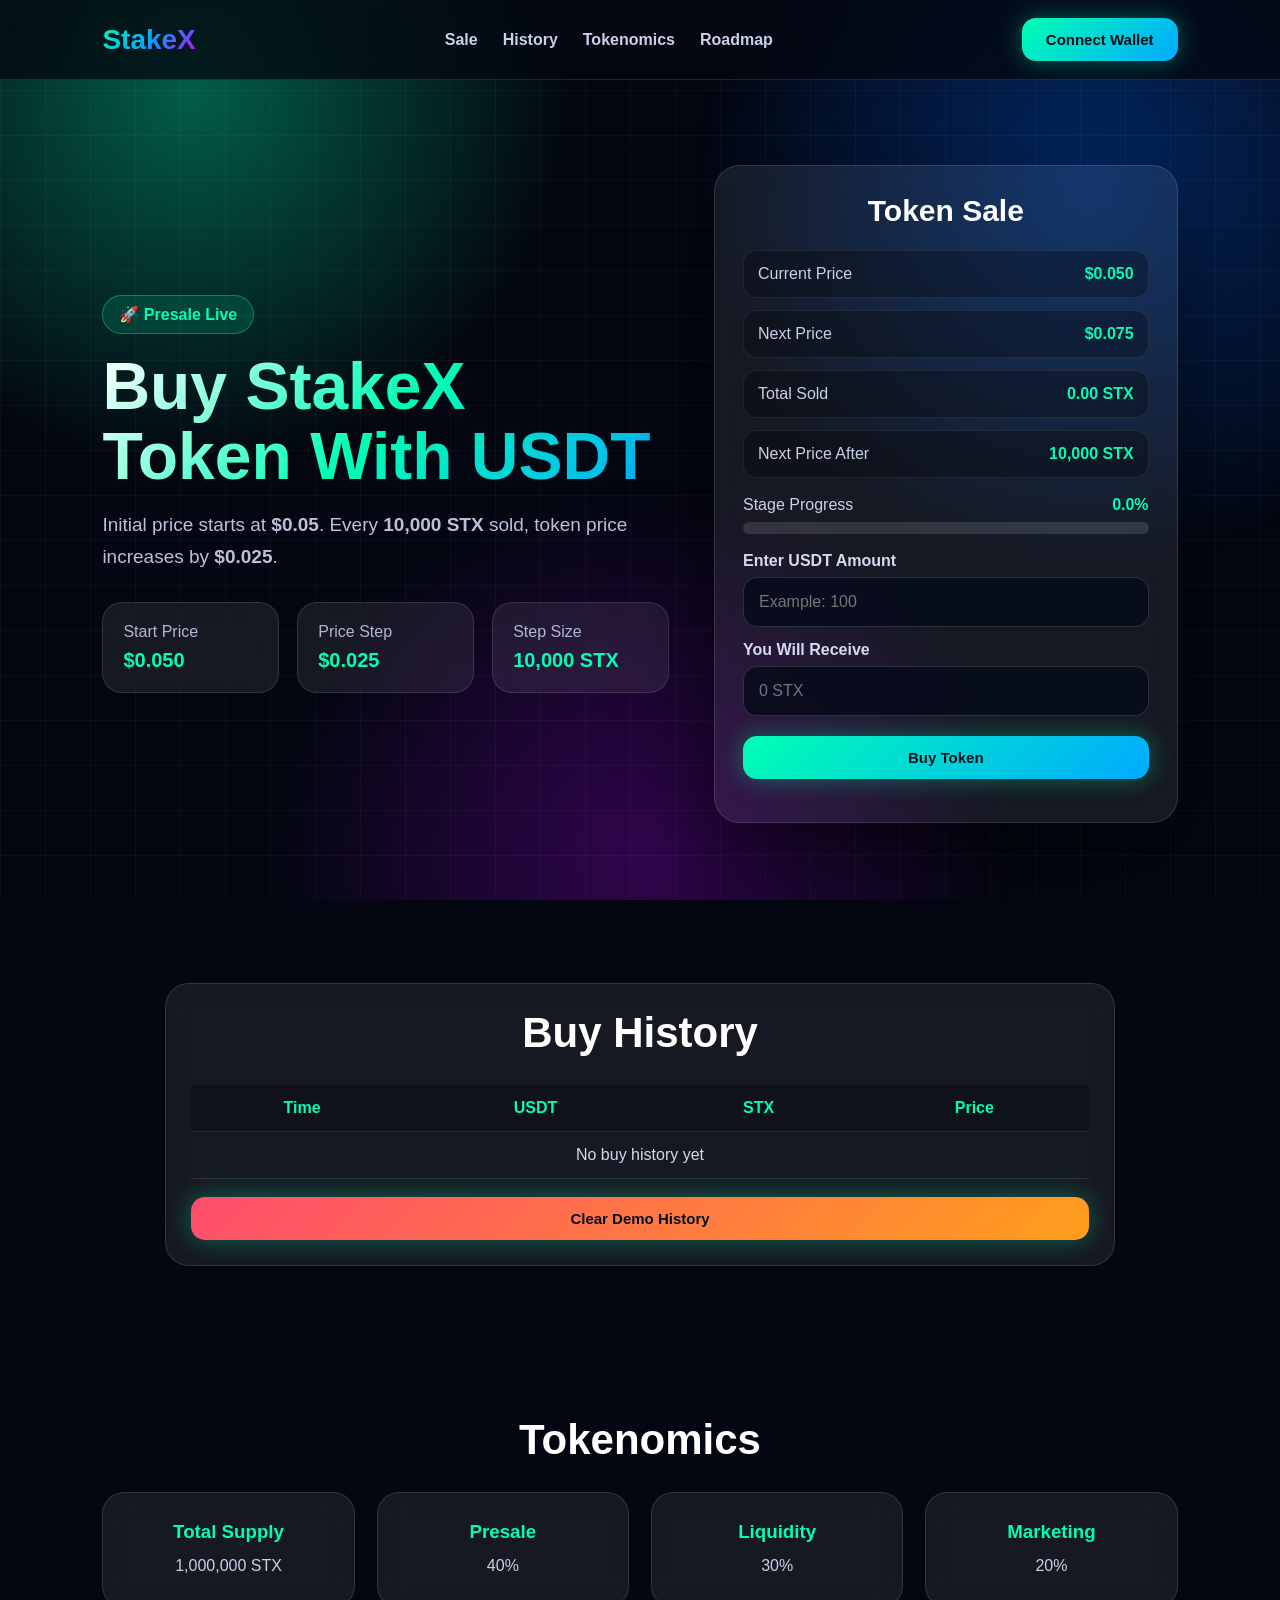
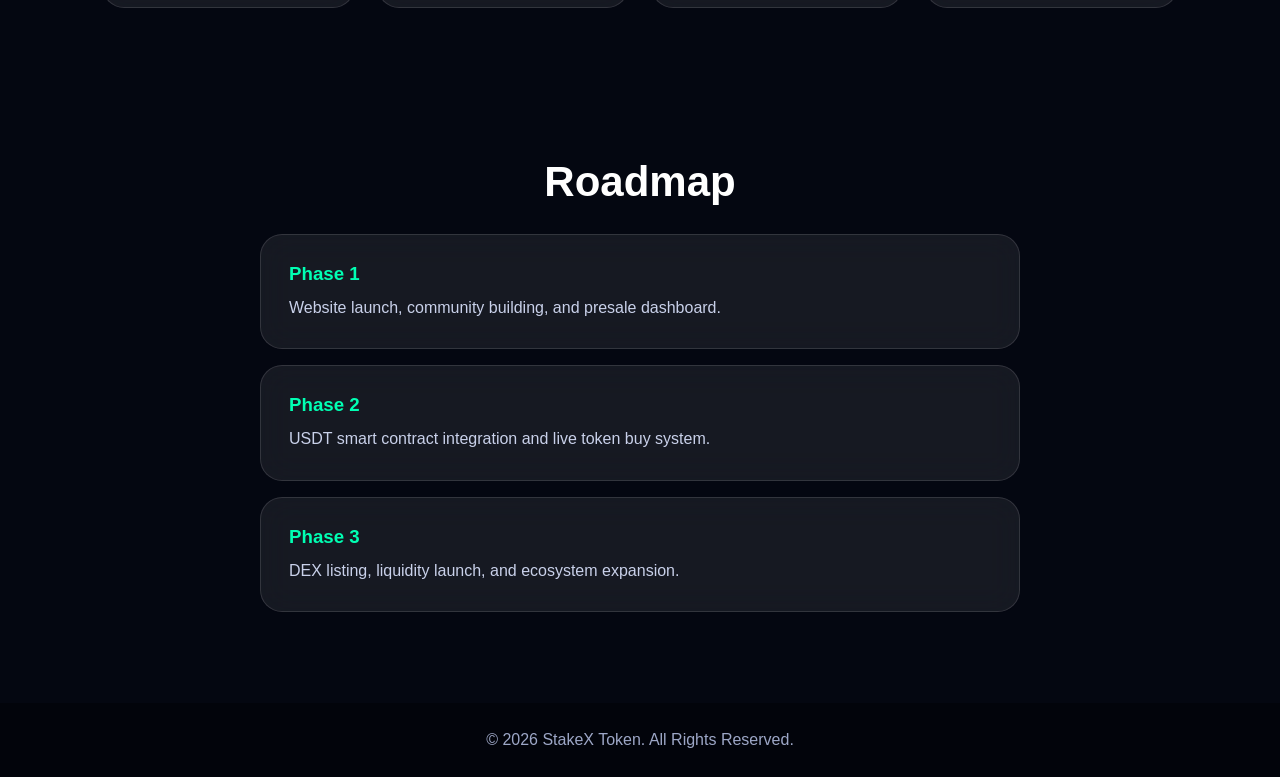
==== index.html @ 36f8c8f9 "Add files via upload" ====
<!DOCTYPE html>
<html lang="en">
<head>
  <meta charset="UTF-8" />
  <meta name="viewport" content="width=device-width, initial-scale=1.0" />
  <title>StakeX Token Sale</title>
  <link rel="stylesheet" href="style.css" />
</head>
<body>

<header class="header">
  <div class="logo">StakeX</div>
  <nav>
    <a href="#sale">Sale</a>
    <a href="#history">History</a>
    <a href="#tokenomics">Tokenomics</a>
    <a href="#roadmap">Roadmap</a>
  </nav>
  <button id="connectBtn">Connect Wallet</button>
</header>

<section class="hero" id="sale">
  <div class="hero-left">
    <div class="badge">🚀 Presale Live</div>
    <h1>Buy StakeX Token With USDT</h1>
    <p>
      Initial price starts at <b>$0.05</b>. Every <b>10,000 STX</b> sold,
      token price increases by <b>$0.025</b>.
    </p>

    <div class="stats">
      <div>
        <span>Start Price</span>
        <b>$0.050</b>
      </div>
      <div>
        <span>Price Step</span>
        <b>$0.025</b>
      </div>
      <div>
        <span>Step Size</span>
        <b>10,000 STX</b>
      </div>
    </div>
  </div>

  <div class="sale-box">
    <h2>Token Sale</h2>

    <div class="info">
      <span>Current Price</span>
      <b id="currentPrice">$0.050</b>
    </div>

    <div class="info">
      <span>Next Price</span>
      <b id="nextPrice">$0.075</b>
    </div>

    <div class="info">
      <span>Total Sold</span>
      <b id="totalSold">0 STX</b>
    </div>

    <div class="info">
      <span>Next Price After</span>
      <b id="nextAfter">10,000 STX</b>
    </div>

    <div class="progress-wrap">
      <div class="progress-top">
        <span>Stage Progress</span>
        <b id="stagePercent">0%</b>
      </div>
      <div class="progress">
        <div id="progressBar"></div>
      </div>
    </div>

    <label>Enter USDT Amount</label>
    <input type="number" id="usdtAmount" placeholder="Example: 100" />

    <label>You Will Receive</label>
    <input type="text" id="tokenAmount" placeholder="0 STX" readonly />

    <button id="buyBtn">Buy Token</button>

    <p id="msg"></p>
  </div>
</section>

<section class="history-section" id="history">
  <div class="history-box">
    <h2>Buy History</h2>

    <table>
      <thead>
        <tr>
          <th>Time</th>
          <th>USDT</th>
          <th>STX</th>
          <th>Price</th>
        </tr>
      </thead>
      <tbody id="historyBody"></tbody>
    </table>

    <button id="clearHistoryBtn">Clear Demo History</button>
  </div>
</section>

<section class="tokenomics" id="tokenomics">
  <h2>Tokenomics</h2>

  <div class="cards">
    <div class="card">
      <h3>Total Supply</h3>
      <p>1,000,000 STX</p>
    </div>

    <div class="card">
      <h3>Presale</h3>
      <p>40%</p>
    </div>

    <div class="card">
      <h3>Liquidity</h3>
      <p>30%</p>
    </div>

    <div class="card">
      <h3>Marketing</h3>
      <p>20%</p>
    </div>
  </div>
</section>

<section class="roadmap" id="roadmap">
  <h2>Roadmap</h2>

  <div class="road-card">
    <h3>Phase 1</h3>
    <p>Website launch, community building, and presale dashboard.</p>
  </div>

  <div class="road-card">
    <h3>Phase 2</h3>
    <p>USDT smart contract integration and live token buy system.</p>
  </div>

  <div class="road-card">
    <h3>Phase 3</h3>
    <p>DEX listing, liquidity launch, and ecosystem expansion.</p>
  </div>
</section>

<footer>
  <p>© 2026 StakeX Token. All Rights Reserved.</p>
</footer>

<script src="app.js"></script>
</body>
</html>
---- style.css ----
* {
  margin: 0;
  padding: 0;
  box-sizing: border-box;
  font-family: "Segoe UI", Arial, sans-serif;
}

html {
  scroll-behavior: smooth;
}

body {
  min-height: 100vh;
  background: #040711;
  color: #ffffff;
  overflow-x: hidden;
}

body::before {
  content: "";
  position: fixed;
  inset: 0;
  background:
    radial-gradient(circle at 15% 10%, rgba(0,255,179,.35), transparent 28%),
    radial-gradient(circle at 85% 20%, rgba(0,102,255,.35), transparent 30%),
    radial-gradient(circle at 50% 95%, rgba(180,0,255,.25), transparent 35%);
  z-index: -2;
}

body::after {
  content: "";
  position: fixed;
  inset: 0;
  background-image:
    linear-gradient(rgba(255,255,255,.035) 1px, transparent 1px),
    linear-gradient(90deg, rgba(255,255,255,.035) 1px, transparent 1px);
  background-size: 45px 45px;
  z-index: -1;
}

.header {
  padding: 18px 8%;
  display: flex;
  justify-content: space-between;
  align-items: center;
  background: rgba(4, 7, 17, .75);
  backdrop-filter: blur(18px);
  border-bottom: 1px solid rgba(255,255,255,.12);
  position: sticky;
  top: 0;
  z-index: 100;
}

.logo {
  font-size: 28px;
  font-weight: 900;
  background: linear-gradient(135deg, #00ffb3, #00aaff, #c400ff);
  -webkit-background-clip: text;
  color: transparent;
}

nav {
  display: flex;
  gap: 25px;
}

nav a {
  color: #c9d1ea;
  text-decoration: none;
  font-weight: 600;
}

nav a:hover {
  color: #00ffb3;
}

button {
  border: 0;
  cursor: pointer;
  border-radius: 14px;
  padding: 13px 24px;
  font-size: 15px;
  font-weight: 800;
  color: #031018;
  background: linear-gradient(135deg, #00ffb3, #00aaff);
  box-shadow: 0 0 25px rgba(0,255,179,.35);
  transition: .25s;
}

button:hover {
  transform: translateY(-2px);
  box-shadow: 0 0 35px rgba(0,255,179,.6);
}

.hero {
  min-height: 92vh;
  padding: 80px 8%;
  display: grid;
  grid-template-columns: 1.1fr .9fr;
  gap: 45px;
  align-items: center;
}

.badge {
  display: inline-block;
  padding: 9px 16px;
  border-radius: 50px;
  background: rgba(0,255,179,.12);
  border: 1px solid rgba(0,255,179,.35);
  color: #00ffb3;
  margin-bottom: 18px;
  font-weight: 800;
}

.hero-left h1 {
  font-size: 66px;
  line-height: 1.05;
  margin-bottom: 18px;
  background: linear-gradient(135deg, #ffffff, #00ffb3, #00aaff);
  -webkit-background-clip: text;
  color: transparent;
}

.hero-left p {
  color: #b9c1d9;
  font-size: 19px;
  line-height: 1.7;
  max-width: 700px;
  margin-bottom: 28px;
}

.stats {
  display: grid;
  grid-template-columns: repeat(3, 1fr);
  gap: 18px;
  max-width: 760px;
}

.stats div,
.sale-box,
.history-box,
.card,
.road-card {
  background: rgba(255,255,255,.075);
  border: 1px solid rgba(255,255,255,.12);
  backdrop-filter: blur(16px);
}

.stats div {
  border-radius: 20px;
  padding: 20px;
}

.stats span {
  display: block;
  color: #aeb8d6;
  margin-bottom: 8px;
}

.stats b {
  color: #00ffb3;
  font-size: 20px;
}

.sale-box {
  width: 100%;
  max-width: 500px;
  margin: auto;
  border-radius: 26px;
  padding: 28px;
  text-align: left;
  box-shadow: 0 30px 90px rgba(0,0,0,.55);
  position: relative;
}

.sale-box h2 {
  text-align: center;
  margin-bottom: 22px;
  font-size: 30px;
}

.info {
  display: flex;
  justify-content: space-between;
  gap: 15px;
  background: rgba(0,0,0,.28);
  padding: 14px;
  border-radius: 14px;
  margin-bottom: 12px;
  border: 1px solid rgba(255,255,255,.08);
}

.info span {
  color: #c9d1ea;
}

.info b {
  color: #00ffb3;
}

.progress-wrap {
  margin: 18px 0;
}

.progress-top {
  display: flex;
  justify-content: space-between;
  margin-bottom: 8px;
  color: #c9d1ea;
}

.progress-top b {
  color: #00ffb3;
}

.progress {
  height: 12px;
  background: rgba(255,255,255,.12);
  border-radius: 20px;
  overflow: hidden;
}

#progressBar {
  height: 100%;
  width: 0%;
  background: linear-gradient(90deg, #00ffb3, #00aaff);
  border-radius: 20px;
  transition: .3s;
}

label {
  display: block;
  margin: 14px 0 7px;
  color: #d5daf0;
  font-weight: 600;
}

input {
  width: 100%;
  padding: 15px;
  border-radius: 14px;
  border: 1px solid rgba(255,255,255,.14);
  background: rgba(8,12,28,.85);
  color: white;
  outline: none;
  font-size: 16px;
}

input:focus {
  border-color: #00ffb3;
  box-shadow: 0 0 18px rgba(0,255,179,.18);
}

#buyBtn {
  width: 100%;
  margin-top: 20px;
}

#msg {
  margin-top: 15px;
  text-align: center;
  color: #00ffb3;
  line-height: 1.7;
}

.history-section,
.tokenomics,
.roadmap {
  padding: 75px 8%;
  text-align: center;
}

.history-box {
  max-width: 950px;
  margin: auto;
  border-radius: 24px;
  padding: 25px;
}

.history-box h2,
.tokenomics h2,
.roadmap h2 {
  font-size: 42px;
  margin-bottom: 28px;
}

table {
  width: 100%;
  border-collapse: collapse;
  overflow: hidden;
}

th, td {
  padding: 14px;
  border-bottom: 1px solid rgba(255,255,255,.1);
  text-align: center;
  color: #d5daf0;
}

th {
  color: #00ffb3;
  background: rgba(0,0,0,.25);
}

#clearHistoryBtn {
  width: 100%;
  margin-top: 18px;
  background: linear-gradient(135deg, #ff4d6d, #ff9f1c);
}

.cards {
  display: grid;
  grid-template-columns: repeat(4, 1fr);
  gap: 22px;
}

.card,
.road-card {
  padding: 28px;
  border-radius: 22px;
  transition: .25s;
}

.card:hover,
.road-card:hover {
  transform: translateY(-6px);
  border-color: rgba(0,255,179,.45);
}

.card h3,
.road-card h3 {
  color: #00ffb3;
  margin-bottom: 10px;
}

.card p,
.road-card p {
  color: #c9d1ea;
  line-height: 1.6;
}

.road-card {
  max-width: 760px;
  margin: 16px auto;
  text-align: left;
}

footer {
  padding: 28px;
  text-align: center;
  background: rgba(0,0,0,.35);
  color: #9da7c7;
}

@media (max-width: 900px) {
  .hero {
    grid-template-columns: 1fr;
    text-align: center;
  }

  .hero-left p {
    margin-left: auto;
    margin-right: auto;
  }

  .stats {
    grid-template-columns: 1fr;
  }

  nav {
    display: none;
  }
}

@media (max-width: 600px) {
  .header {
    padding: 15px;
  }

  .logo {
    font-size: 22px;
  }

  .header button {
    padding: 11px 14px;
    font-size: 13px;
  }

  .hero {
    padding: 55px 5%;
  }

  .hero-left h1 {
    font-size: 40px;
  }

  .sale-box,
  .history-box {
    padding: 22px;
  }

  .cards {
    grid-template-columns: 1fr;
  }

  .history-box h2,
  .tokenomics h2,
  .roadmap h2 {
    font-size: 34px;
  }

  table {
    font-size: 12px;
  }

  th, td {
    padding: 10px 6px;
  }
}
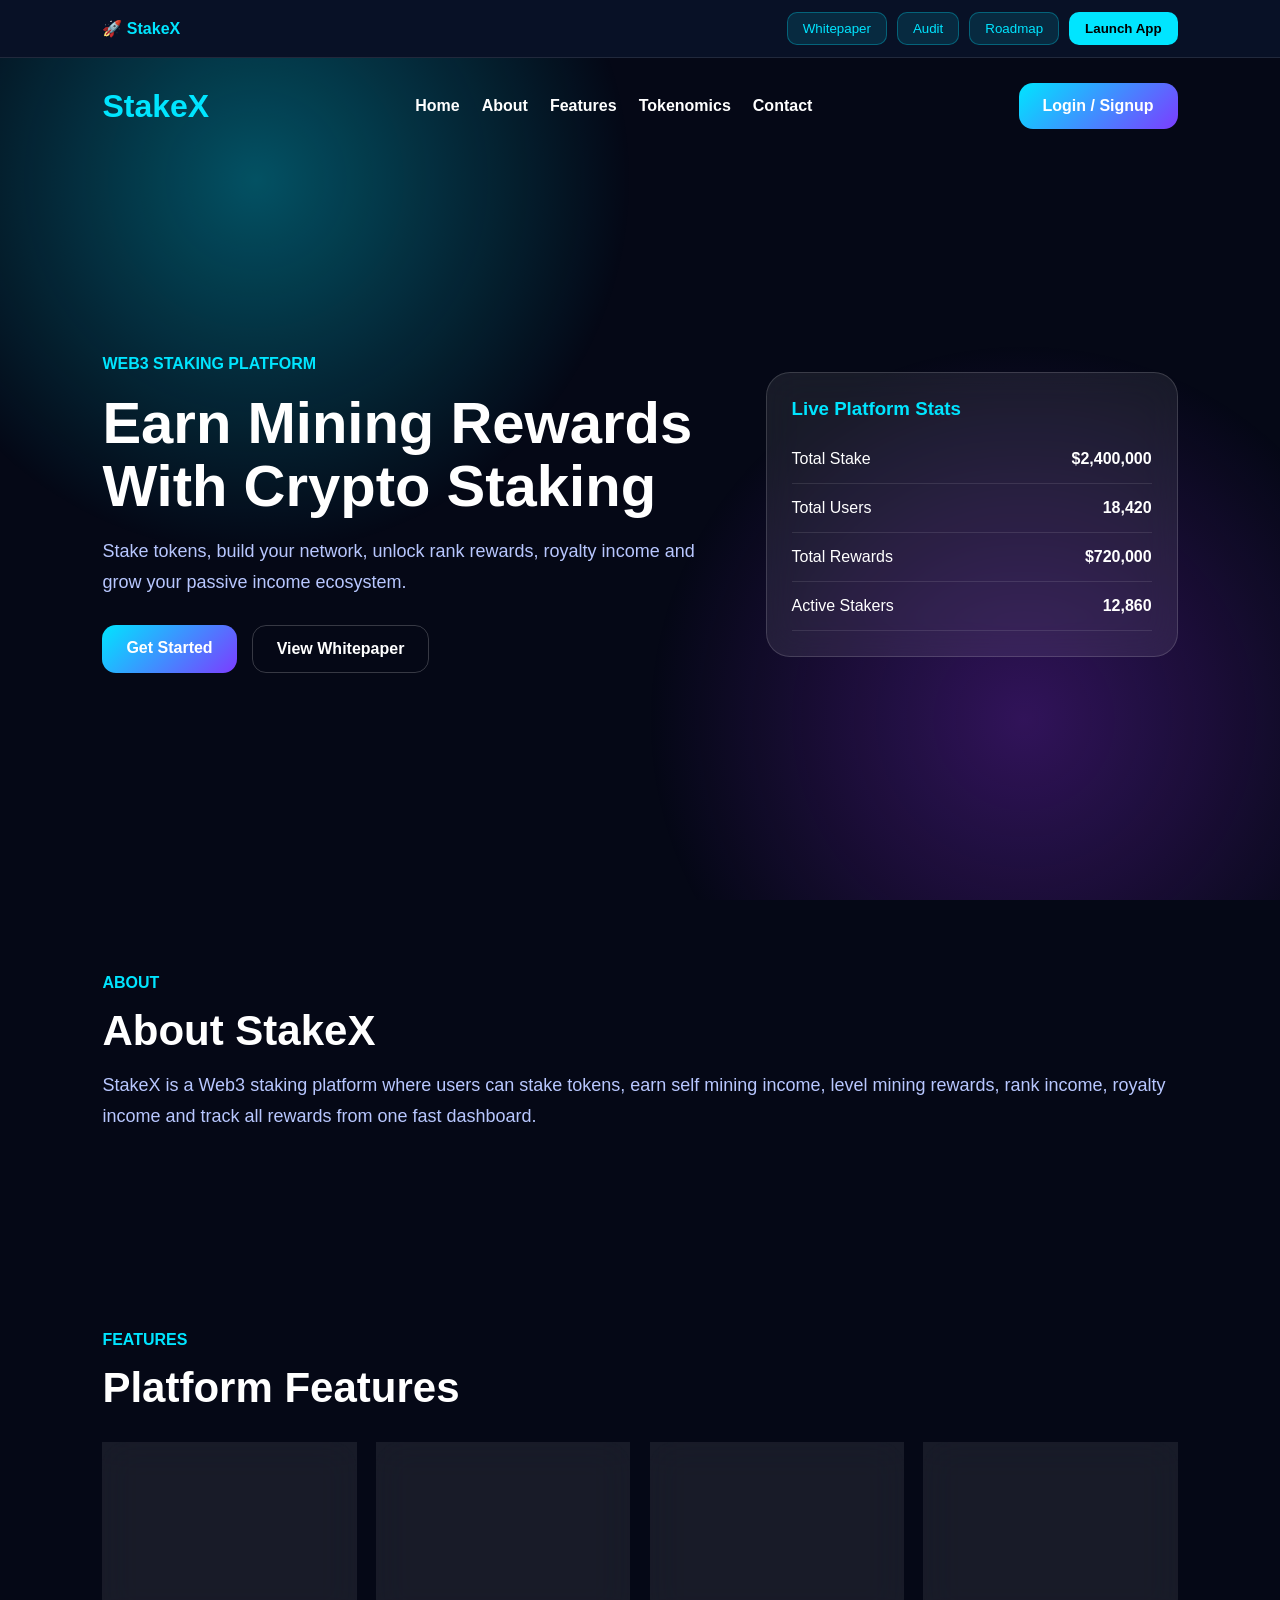
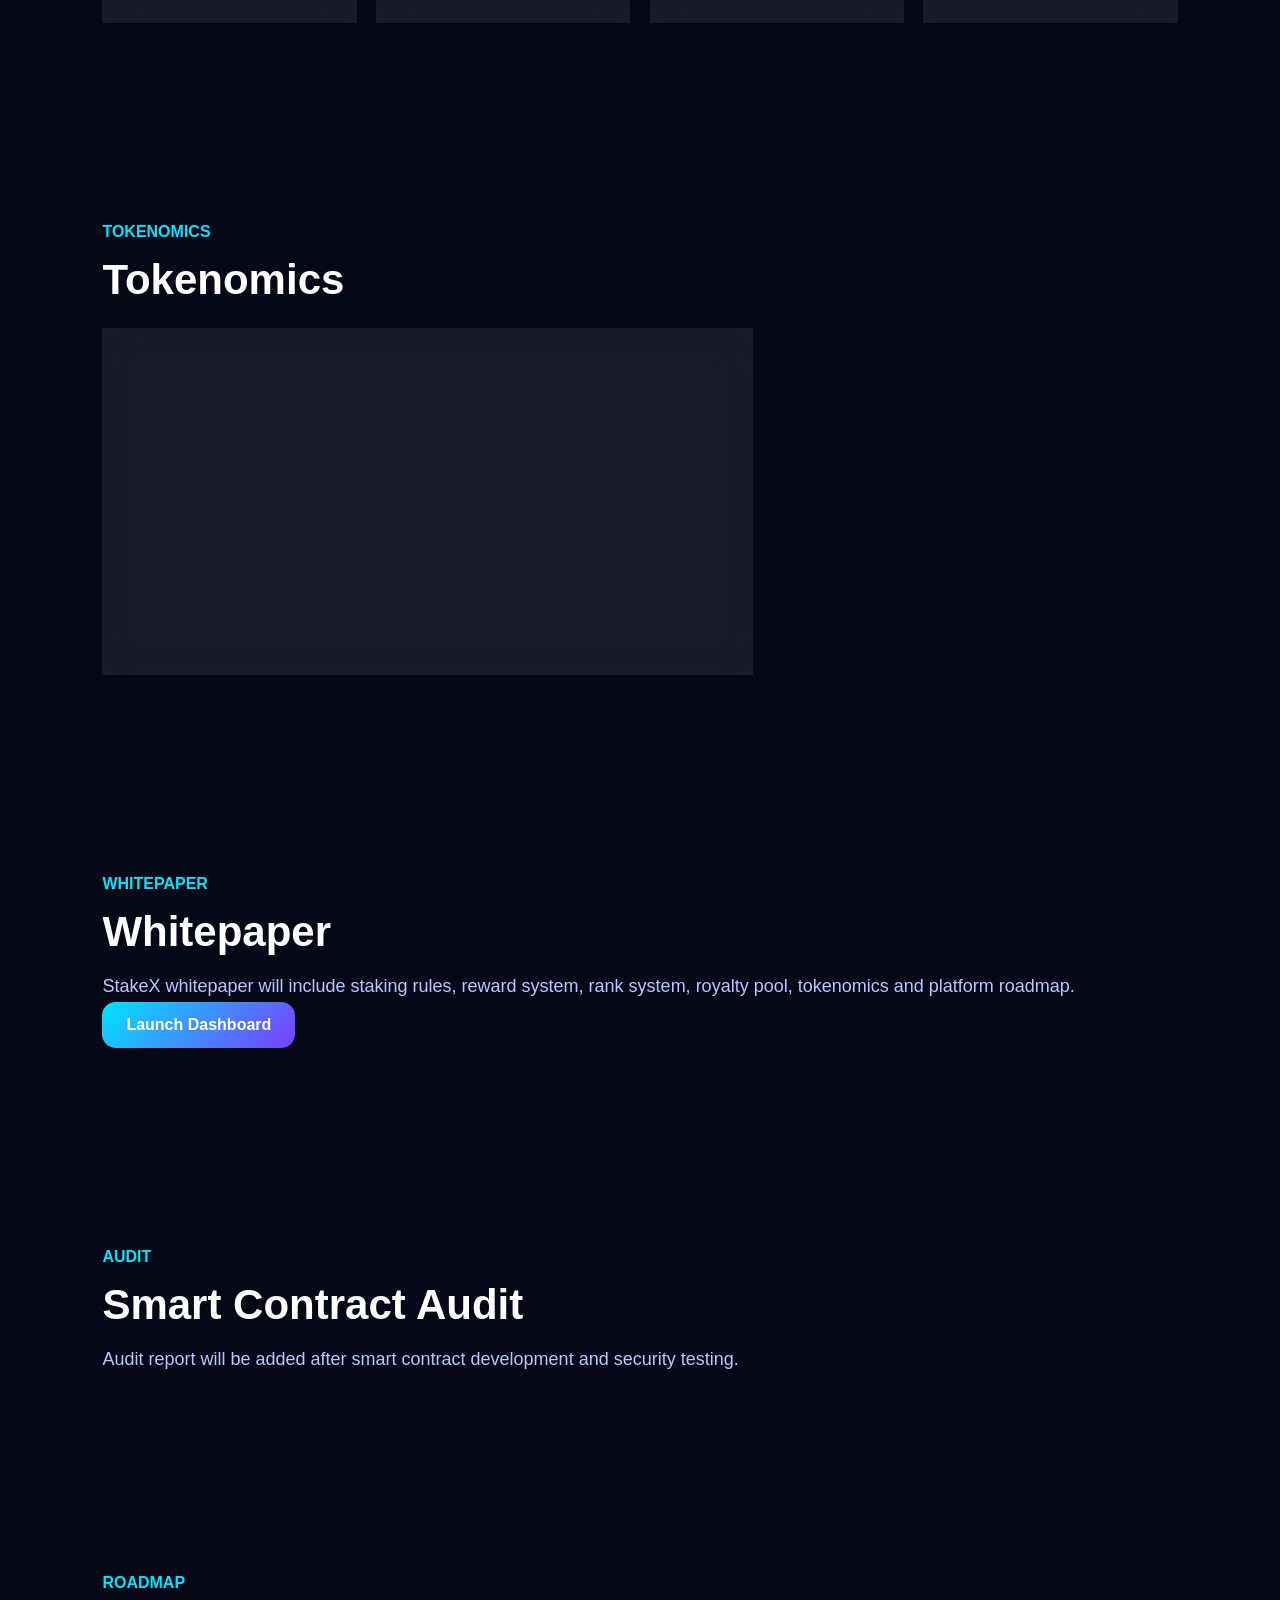
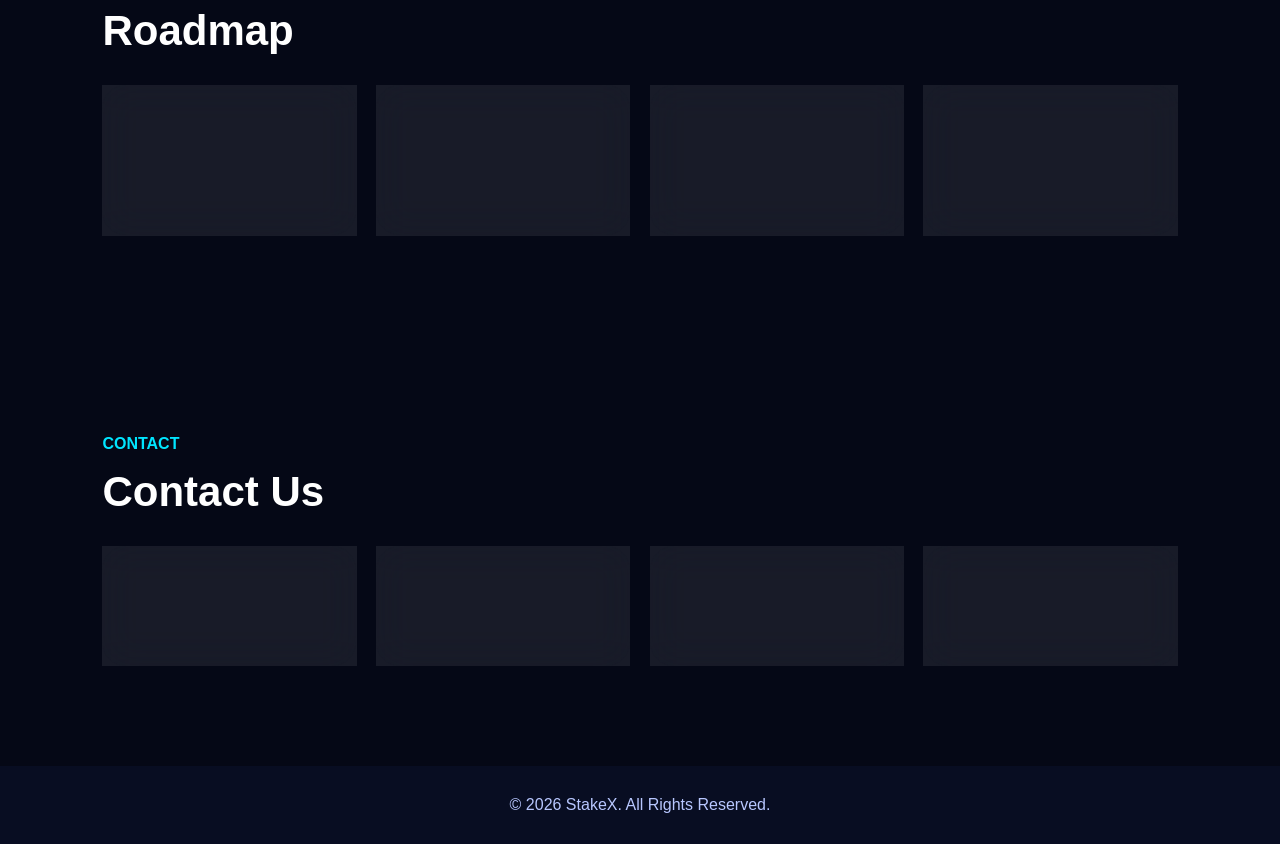
==== commit 74079f3c: "Add files via upload" ====
--- a/index.html
+++ b/index.html
@@ -1,163 +1,164 @@
 <!DOCTYPE html>
 <html lang="en">
 <head>
-  <meta charset="UTF-8" />
-  <meta name="viewport" content="width=device-width, initial-scale=1.0" />
-  <title>StakeX Token Sale</title>
-  <link rel="stylesheet" href="style.css" />
+<meta charset="UTF-8">
+<meta name="viewport" content="width=device-width, initial-scale=1.0">
+<title>StakeX - Crypto Staking</title>
+<link rel="stylesheet" href="style.css">
 </head>
+
 <body>
 
-<header class="header">
+<div class="top-bar">
+  <div class="top-text">🚀 StakeX</div>
+  <div class="top-buttons">
+    <a href="#whitepaper"><button class="top-btn">Whitepaper</button></a>
+    <a href="#audit"><button class="top-btn">Audit</button></a>
+    <a href="#roadmap"><button class="top-btn">Roadmap</button></a>
+    <a href="login.html"><button class="top-btn launch-btn">Launch App</button></a>
+  </div>
+</div>
+
+<header class="nav">
   <div class="logo">StakeX</div>
+
   <nav>
-    <a href="#sale">Sale</a>
-    <a href="#history">History</a>
+    <a href="#home">Home</a>
+    <a href="#about">About</a>
+    <a href="#features">Features</a>
     <a href="#tokenomics">Tokenomics</a>
-    <a href="#roadmap">Roadmap</a>
+    <a href="#contact">Contact</a>
   </nav>
-  <button id="connectBtn">Connect Wallet</button>
+
+  <a href="login.html" class="btn">Login / Signup</a>
 </header>
 
-<section class="hero" id="sale">
+<section class="hero" id="home">
   <div class="hero-left">
-    <div class="badge">🚀 Presale Live</div>
-    <h1>Buy StakeX Token With USDT</h1>
+    <span class="tag">WEB3 STAKING PLATFORM</span>
+
+    <h1>Earn Mining Rewards With Crypto Staking</h1>
+
     <p>
-      Initial price starts at <b>$0.05</b>. Every <b>10,000 STX</b> sold,
-      token price increases by <b>$0.025</b>.
+      Stake tokens, build your network, unlock rank rewards,
+      royalty income and grow your passive income ecosystem.
     </p>
 
-    <div class="stats">
-      <div>
-        <span>Start Price</span>
-        <b>$0.050</b>
-      </div>
-      <div>
-        <span>Price Step</span>
-        <b>$0.025</b>
-      </div>
-      <div>
-        <span>Step Size</span>
-        <b>10,000 STX</b>
-      </div>
+    <div class="hero-buttons">
+      <a href="login.html" class="btn">Get Started</a>
+      <a href="#whitepaper" class="btn-secondary">View Whitepaper</a>
     </div>
   </div>
 
-  <div class="sale-box">
-    <h2>Token Sale</h2>
+  <div class="hero-right">
+    <div class="stats-card">
+      <h3>Live Platform Stats</h3>
 
-    <div class="info">
-      <span>Current Price</span>
-      <b id="currentPrice">$0.050</b>
-    </div>
-
-    <div class="info">
-      <span>Next Price</span>
-      <b id="nextPrice">$0.075</b>
-    </div>
-
-    <div class="info">
-      <span>Total Sold</span>
-      <b id="totalSold">0 STX</b>
-    </div>
-
-    <div class="info">
-      <span>Next Price After</span>
-      <b id="nextAfter">10,000 STX</b>
-    </div>
-
-    <div class="progress-wrap">
-      <div class="progress-top">
-        <span>Stage Progress</span>
-        <b id="stagePercent">0%</b>
-      </div>
-      <div class="progress">
-        <div id="progressBar"></div>
-      </div>
-    </div>
-
-    <label>Enter USDT Amount</label>
-    <input type="number" id="usdtAmount" placeholder="Example: 100" />
-
-    <label>You Will Receive</label>
-    <input type="text" id="tokenAmount" placeholder="0 STX" readonly />
-
-    <button id="buyBtn">Buy Token</button>
-
-    <p id="msg"></p>
-  </div>
-</section>
-
-<section class="history-section" id="history">
-  <div class="history-box">
-    <h2>Buy History</h2>
-
-    <table>
-      <thead>
-        <tr>
-          <th>Time</th>
-          <th>USDT</th>
-          <th>STX</th>
-          <th>Price</th>
-        </tr>
-      </thead>
-      <tbody id="historyBody"></tbody>
-    </table>
-
-    <button id="clearHistoryBtn">Clear Demo History</button>
-  </div>
-</section>
-
-<section class="tokenomics" id="tokenomics">
-  <h2>Tokenomics</h2>
-
-  <div class="cards">
-    <div class="card">
-      <h3>Total Supply</h3>
-      <p>1,000,000 STX</p>
-    </div>
-
-    <div class="card">
-      <h3>Presale</h3>
-      <p>40%</p>
-    </div>
-
-    <div class="card">
-      <h3>Liquidity</h3>
-      <p>30%</p>
-    </div>
-
-    <div class="card">
-      <h3>Marketing</h3>
-      <p>20%</p>
+      <div class="stat"><span>Total Stake</span><b>$2,400,000</b></div>
+      <div class="stat"><span>Total Users</span><b>18,420</b></div>
+      <div class="stat"><span>Total Rewards</span><b>$720,000</b></div>
+      <div class="stat"><span>Active Stakers</span><b>12,860</b></div>
     </div>
   </div>
 </section>
 
-<section class="roadmap" id="roadmap">
-  <h2>Roadmap</h2>
+<section class="section" id="about">
+  <span class="tag">ABOUT</span>
+  <h2>About StakeX</h2>
+  <p>
+    StakeX is a Web3 staking platform where users can stake tokens,
+    earn self mining income, level mining rewards, rank income,
+    royalty income and track all rewards from one fast dashboard.
+  </p>
+</section>
 
-  <div class="road-card">
-    <h3>Phase 1</h3>
-    <p>Website launch, community building, and presale dashboard.</p>
-  </div>
+<section class="section" id="features">
+  <span class="tag">FEATURES</span>
+  <h2>Platform Features</h2>
 
-  <div class="road-card">
-    <h3>Phase 2</h3>
-    <p>USDT smart contract integration and live token buy system.</p>
-  </div>
+  <div class="feature-grid">
+    <div class="feature-card">
+      <h3>Self Mining</h3>
+      <p>Earn daily staking rewards from your own package.</p>
+    </div>
 
-  <div class="road-card">
-    <h3>Phase 3</h3>
-    <p>DEX listing, liquidity launch, and ecosystem expansion.</p>
+    <div class="feature-card">
+      <h3>Level Mining</h3>
+      <p>Earn income from your direct and level team activity.</p>
+    </div>
+
+    <div class="feature-card">
+      <h3>Rank Rewards</h3>
+      <p>Unlock new ranks and receive rank-based rewards.</p>
+    </div>
+
+    <div class="feature-card">
+      <h3>Royalty Income</h3>
+      <p>Receive extra royalty income from platform reward pools.</p>
+    </div>
   </div>
 </section>
 
-<footer>
-  <p>© 2026 StakeX Token. All Rights Reserved.</p>
+<section class="section" id="tokenomics">
+  <span class="tag">TOKENOMICS</span>
+  <h2>Tokenomics</h2>
+
+  <div class="stats-card token-box">
+    <div class="stat"><span>Total Supply</span><b>100,000,000</b></div>
+    <div class="stat"><span>Staking Pool</span><b>40%</b></div>
+    <div class="stat"><span>Liquidity</span><b>20%</b></div>
+    <div class="stat"><span>Marketing</span><b>10%</b></div>
+    <div class="stat"><span>Development</span><b>10%</b></div>
+    <div class="stat"><span>Team Reserve</span><b>20%</b></div>
+  </div>
+</section>
+
+<section class="section" id="whitepaper">
+  <span class="tag">WHITEPAPER</span>
+  <h2>Whitepaper</h2>
+  <p>
+    StakeX whitepaper will include staking rules, reward system,
+    rank system, royalty pool, tokenomics and platform roadmap.
+  </p>
+  <a href="login.html" class="btn">Launch Dashboard</a>
+</section>
+
+<section class="section" id="audit">
+  <span class="tag">AUDIT</span>
+  <h2>Smart Contract Audit</h2>
+  <p>
+    Audit report will be added after smart contract development
+    and security testing.
+  </p>
+</section>
+
+<section class="section" id="roadmap">
+  <span class="tag">ROADMAP</span>
+  <h2>Roadmap</h2>
+
+  <div class="feature-grid">
+    <div class="feature-card"><h3>Phase 1</h3><p>Website UI and dashboard development.</p></div>
+    <div class="feature-card"><h3>Phase 2</h3><p>Smart contract and staking logic.</p></div>
+    <div class="feature-card"><h3>Phase 3</h3><p>Web3 wallet connection and live data.</p></div>
+    <div class="feature-card"><h3>Phase 4</h3><p>Launch, audit and community growth.</p></div>
+  </div>
+</section>
+
+<section class="section" id="contact">
+  <span class="tag">CONTACT</span>
+  <h2>Contact Us</h2>
+
+  <div class="feature-grid">
+    <div class="feature-card"><h3>Email</h3><p>support@stakex.com</p></div>
+    <div class="feature-card"><h3>Telegram</h3><p>@StakeXOfficial</p></div>
+    <div class="feature-card"><h3>Twitter</h3><p>@StakeXGlobal</p></div>
+    <div class="feature-card"><h3>Website</h3><p>www.stakex.com</p></div>
+  </div>
+</section>
+
+<footer class="footer">
+  <p>© 2026 StakeX. All Rights Reserved.</p>
 </footer>
 
-<script src="app.js"></script>
 </body>
 </html>
--- a/style.css
+++ b/style.css
@@ -2,7 +2,7 @@
   margin: 0;
   padding: 0;
   box-sizing: border-box;
-  font-family: "Segoe UI", Arial, sans-serif;
+  font-family: Arial, sans-serif;
 }
 
 html {
@@ -11,8 +11,8 @@
 
 body {
   min-height: 100vh;
-  background: #040711;
-  color: #ffffff;
+  background: #050816;
+  color: white;
   overflow-x: hidden;
 }
 
@@ -21,399 +21,363 @@
   position: fixed;
   inset: 0;
   background:
-    radial-gradient(circle at 15% 10%, rgba(0,255,179,.35), transparent 28%),
-    radial-gradient(circle at 85% 20%, rgba(0,102,255,.35), transparent 30%),
-    radial-gradient(circle at 50% 95%, rgba(180,0,255,.25), transparent 35%);
-  z-index: -2;
-}
-
-body::after {
-  content: "";
-  position: fixed;
-  inset: 0;
-  background-image:
-    linear-gradient(rgba(255,255,255,.035) 1px, transparent 1px),
-    linear-gradient(90deg, rgba(255,255,255,.035) 1px, transparent 1px);
-  background-size: 45px 45px;
+    radial-gradient(circle at 20% 20%, #00e5ff55, transparent 30%),
+    radial-gradient(circle at 80% 80%, #8a2be255, transparent 30%);
   z-index: -1;
 }
 
-.header {
-  padding: 18px 8%;
+.top-bar {
+  padding: 12px 8%;
+  background: #081126;
   display: flex;
   justify-content: space-between;
   align-items: center;
-  background: rgba(4, 7, 17, .75);
-  backdrop-filter: blur(18px);
-  border-bottom: 1px solid rgba(255,255,255,.12);
-  position: sticky;
-  top: 0;
-  z-index: 100;
-}
-
-.logo {
-  font-size: 28px;
+  border-bottom: 1px solid rgba(255,255,255,.1);
+}
+
+.top-text, .tag {
+  color: #00e5ff;
+  font-weight: bold;
+}
+
+.top-buttons {
+  display: flex;
+  gap: 10px;
+  flex-wrap: wrap;
+}
+
+.top-btn {
+  padding: 8px 15px;
+  background: rgba(0,229,255,.12);
+  border: 1px solid rgba(0,229,255,.3);
+  color: #00e5ff;
+  border-radius: 10px;
+  cursor: pointer;
+}
+
+.launch-btn {
+  background: #00e5ff;
+  color: black;
+  font-weight: bold;
+}
+
+.nav {
+  padding: 25px 8%;
+  display: flex;
+  justify-content: space-between;
+  align-items: center;
+}
+
+.logo, .nav h2 {
+  color: #00e5ff;
+  font-size: 32px;
   font-weight: 900;
-  background: linear-gradient(135deg, #00ffb3, #00aaff, #c400ff);
-  -webkit-background-clip: text;
-  color: transparent;
-}
-
-nav {
-  display: flex;
-  gap: 25px;
-}
-
-nav a {
-  color: #c9d1ea;
+}
+
+.nav nav {
+  display: flex;
+  gap: 22px;
+}
+
+.nav nav a {
+  color: white;
   text-decoration: none;
   font-weight: 600;
 }
 
-nav a:hover {
-  color: #00ffb3;
-}
-
-button {
-  border: 0;
+.nav nav a:hover {
+  color: #00e5ff;
+}
+
+.btn {
+  display: inline-block;
+  border: none;
+  text-decoration: none;
+  background: linear-gradient(135deg, #00e5ff, #7c3cff);
+  color: white;
+  padding: 14px 24px;
+  border-radius: 14px;
+  font-weight: bold;
   cursor: pointer;
-  border-radius: 14px;
-  padding: 13px 24px;
-  font-size: 15px;
-  font-weight: 800;
-  color: #031018;
-  background: linear-gradient(135deg, #00ffb3, #00aaff);
-  box-shadow: 0 0 25px rgba(0,255,179,.35);
-  transition: .25s;
-}
-
-button:hover {
-  transform: translateY(-2px);
-  box-shadow: 0 0 35px rgba(0,255,179,.6);
 }
 
 .hero {
-  min-height: 92vh;
-  padding: 80px 8%;
+  min-height: 80vh;
+  padding: 70px 8%;
   display: grid;
-  grid-template-columns: 1.1fr .9fr;
+  grid-template-columns: 1.2fr .8fr;
   gap: 45px;
   align-items: center;
 }
 
-.badge {
-  display: inline-block;
-  padding: 9px 16px;
-  border-radius: 50px;
-  background: rgba(0,255,179,.12);
-  border: 1px solid rgba(0,255,179,.35);
-  color: #00ffb3;
-  margin-bottom: 18px;
-  font-weight: 800;
-}
-
-.hero-left h1 {
-  font-size: 66px;
-  line-height: 1.05;
-  margin-bottom: 18px;
-  background: linear-gradient(135deg, #ffffff, #00ffb3, #00aaff);
-  -webkit-background-clip: text;
-  color: transparent;
-}
-
-.hero-left p {
-  color: #b9c1d9;
-  font-size: 19px;
+.hero h1 {
+  font-size: 58px;
+  line-height: 1.1;
+  margin: 18px 0;
+}
+
+.hero p,
+.section p {
+  color: #b8c7ff;
+  font-size: 18px;
   line-height: 1.7;
-  max-width: 700px;
-  margin-bottom: 28px;
-}
-
-.stats {
+}
+
+.hero-buttons {
+  margin-top: 28px;
+  display: flex;
+  gap: 15px;
+  flex-wrap: wrap;
+}
+
+.btn-secondary {
+  padding: 14px 24px;
+  border: 1px solid rgba(255,255,255,.2);
+  border-radius: 14px;
+  color: white;
+  text-decoration: none;
+  font-weight: bold;
+}
+
+.box,
+.stats-card,
+.login-box,
+.card,
+.panel,
+.feature-card {
+  background: rgba(255,255,255,.08);
+  border: 1px solid rgba(255,255,255,.15);
+  border-radius: 24px;
+  padding: 25px;
+  backdrop-filter: blur(18px);
+}
+
+.stats-card h3,
+.feature-card h3 {
+  color: #00e5ff;
+  margin-bottom: 15px;
+}
+
+.stat {
+  display: flex;
+  justify-content: space-between;
+  padding: 15px 0;
+  border-bottom: 1px solid rgba(255,255,255,.1);
+}
+
+.section {
+  padding: 100px 8%;
+}
+
+.section h2 {
+  font-size: 42px;
+  margin: 15px 0;
+}
+
+.feature-grid {
   display: grid;
-  grid-template-columns: repeat(3, 1fr);
-  gap: 18px;
-  max-width: 760px;
-}
-
-.stats div,
-.sale-box,
-.history-box,
-.card,
-.road-card {
-  background: rgba(255,255,255,.075);
-  border: 1px solid rgba(255,255,255,.12);
-  backdrop-filter: blur(16px);
-}
-
-.stats div {
-  border-radius: 20px;
-  padding: 20px;
-}
-
-.stats span {
-  display: block;
-  color: #aeb8d6;
-  margin-bottom: 8px;
-}
-
-.stats b {
-  color: #00ffb3;
-  font-size: 20px;
-}
-
-.sale-box {
-  width: 100%;
-  max-width: 500px;
-  margin: auto;
-  border-radius: 26px;
-  padding: 28px;
-  text-align: left;
-  box-shadow: 0 30px 90px rgba(0,0,0,.55);
-  position: relative;
-}
-
-.sale-box h2 {
+  grid-template-columns: repeat(4, 1fr);
+  gap: 20px;
+  margin-top: 30px;
+}
+
+.token-box {
+  max-width: 650px;
+  margin-top: 25px;
+}
+
+.footer {
+  padding: 30px 8%;
   text-align: center;
-  margin-bottom: 22px;
-  font-size: 30px;
-}
-
-.info {
-  display: flex;
-  justify-content: space-between;
-  gap: 15px;
-  background: rgba(0,0,0,.28);
-  padding: 14px;
-  border-radius: 14px;
-  margin-bottom: 12px;
-  border: 1px solid rgba(255,255,255,.08);
-}
-
-.info span {
-  color: #c9d1ea;
-}
-
-.info b {
-  color: #00ffb3;
-}
-
-.progress-wrap {
-  margin: 18px 0;
-}
-
-.progress-top {
-  display: flex;
-  justify-content: space-between;
-  margin-bottom: 8px;
-  color: #c9d1ea;
-}
-
-.progress-top b {
-  color: #00ffb3;
-}
-
-.progress {
-  height: 12px;
-  background: rgba(255,255,255,.12);
-  border-radius: 20px;
-  overflow: hidden;
-}
-
-#progressBar {
-  height: 100%;
-  width: 0%;
-  background: linear-gradient(90deg, #00ffb3, #00aaff);
-  border-radius: 20px;
-  transition: .3s;
-}
-
-label {
-  display: block;
-  margin: 14px 0 7px;
-  color: #d5daf0;
-  font-weight: 600;
+  background: #080d22;
+  color: #b8c7ff;
+}
+
+.login-box {
+  max-width: 420px;
+  margin: 100px auto;
+}
+
+.login-box h2 {
+  text-align: center;
+  color: #00e5ff;
+  margin-bottom: 20px;
 }
 
 input {
   width: 100%;
   padding: 15px;
+  margin: 10px 0;
   border-radius: 14px;
-  border: 1px solid rgba(255,255,255,.14);
-  background: rgba(8,12,28,.85);
+  border: 1px solid rgba(255,255,255,.15);
+  background: rgba(255,255,255,.1);
   color: white;
   outline: none;
-  font-size: 16px;
-}
-
-input:focus {
-  border-color: #00ffb3;
-  box-shadow: 0 0 18px rgba(0,255,179,.18);
-}
-
-#buyBtn {
+}
+
+.full {
   width: 100%;
-  margin-top: 20px;
-}
-
-#msg {
-  margin-top: 15px;
+  margin-top: 10px;
+}
+
+.dash-body {
+  display: flex;
+}
+
+.sidebar {
+  width: 250px;
+  min-height: 100vh;
+  background: #080d22;
+  padding: 25px;
+  position: fixed;
+  left: 0;
+  top: 0;
+}
+
+.sidebar h2 {
+  color: #00e5ff;
+  margin-bottom: 25px;
+}
+
+.sidebar a {
+  display: block;
+  color: #b8c7ff;
+  padding: 14px;
+  margin: 8px 0;
+  border-radius: 14px;
+  cursor: pointer;
+}
+
+.sidebar a.active,
+.sidebar a:hover {
+  background: rgba(0,229,255,.18);
+  color: white;
+}
+
+.dashboard {
+  margin-left: 250px;
+  padding: 30px;
+  width: calc(100% - 250px);
+}
+
+.topbar {
+  display: flex;
+  justify-content: space-between;
+  align-items: center;
+}
+
+#rankBadge {
+  background: linear-gradient(135deg, #ffb703, #ff006e);
+  padding: 14px 22px;
+  border-radius: 20px;
+  font-weight: bold;
+}
+
+.cards {
+  display: grid;
+  grid-template-columns: repeat(5, 1fr);
+  gap: 18px;
+  margin: 25px 0;
+}
+
+.card p {
+  color: #b8c7ff;
+}
+
+.card h2 {
+  color: #00e5ff;
+  margin-top: 10px;
+}
+
+.panel {
+  margin-top: 25px;
+}
+
+.tree {
   text-align: center;
-  color: #00ffb3;
-  line-height: 1.7;
-}
-
-.history-section,
-.tokenomics,
-.roadmap {
-  padding: 75px 8%;
-  text-align: center;
-}
-
-.history-box {
-  max-width: 950px;
-  margin: auto;
-  border-radius: 24px;
-  padding: 25px;
-}
-
-.history-box h2,
-.tokenomics h2,
-.roadmap h2 {
-  font-size: 42px;
-  margin-bottom: 28px;
+}
+
+.node {
+  display: inline-block;
+  padding: 14px 22px;
+  margin: 10px;
+  border-radius: 16px;
+  background: rgba(0,229,255,.15);
+  border: 1px solid rgba(0,229,255,.4);
+}
+
+.node.main {
+  background: rgba(255,183,3,.2);
+  border-color: #ffb703;
 }
 
 table {
   width: 100%;
   border-collapse: collapse;
-  overflow: hidden;
 }
 
 th, td {
-  padding: 14px;
+  padding: 15px;
   border-bottom: 1px solid rgba(255,255,255,.1);
-  text-align: center;
-  color: #d5daf0;
+  text-align: left;
 }
 
 th {
-  color: #00ffb3;
-  background: rgba(0,0,0,.25);
-}
-
-#clearHistoryBtn {
-  width: 100%;
-  margin-top: 18px;
-  background: linear-gradient(135deg, #ff4d6d, #ff9f1c);
-}
-
-.cards {
-  display: grid;
-  grid-template-columns: repeat(4, 1fr);
-  gap: 22px;
-}
-
-.card,
-.road-card {
-  padding: 28px;
-  border-radius: 22px;
-  transition: .25s;
-}
-
-.card:hover,
-.road-card:hover {
-  transform: translateY(-6px);
-  border-color: rgba(0,255,179,.45);
-}
-
-.card h3,
-.road-card h3 {
-  color: #00ffb3;
-  margin-bottom: 10px;
-}
-
-.card p,
-.road-card p {
-  color: #c9d1ea;
-  line-height: 1.6;
-}
-
-.road-card {
-  max-width: 760px;
-  margin: 16px auto;
-  text-align: left;
-}
-
-footer {
-  padding: 28px;
-  text-align: center;
-  background: rgba(0,0,0,.35);
-  color: #9da7c7;
-}
-
-@media (max-width: 900px) {
+  color: #00e5ff;
+}
+
+@media(max-width: 900px) {
   .hero {
     grid-template-columns: 1fr;
-    text-align: center;
-  }
-
-  .hero-left p {
-    margin-left: auto;
-    margin-right: auto;
-  }
-
-  .stats {
+  }
+
+  .cards,
+  .feature-grid {
+    grid-template-columns: repeat(2, 1fr);
+  }
+
+  .nav {
+    flex-direction: column;
+    gap: 18px;
+  }
+
+  .nav nav {
+    flex-wrap: wrap;
+    justify-content: center;
+  }
+
+  .top-bar {
+    flex-direction: column;
+    gap: 12px;
+  }
+}
+
+@media(max-width: 650px) {
+  .dash-body {
+    display: block;
+  }
+
+  .sidebar {
+    position: relative;
+    width: 100%;
+    min-height: auto;
+  }
+
+  .dashboard {
+    margin-left: 0;
+    width: 100%;
+  }
+
+  .cards,
+  .feature-grid {
     grid-template-columns: 1fr;
   }
 
-  nav {
-    display: none;
-  }
-}
-
-@media (max-width: 600px) {
-  .header {
-    padding: 15px;
-  }
-
-  .logo {
-    font-size: 22px;
-  }
-
-  .header button {
-    padding: 11px 14px;
-    font-size: 13px;
-  }
-
-  .hero {
-    padding: 55px 5%;
-  }
-
-  .hero-left h1 {
-    font-size: 40px;
-  }
-
-  .sale-box,
-  .history-box {
-    padding: 22px;
-  }
-
-  .cards {
-    grid-template-columns: 1fr;
-  }
-
-  .history-box h2,
-  .tokenomics h2,
-  .roadmap h2 {
-    font-size: 34px;
-  }
-
-  table {
-    font-size: 12px;
-  }
-
-  th, td {
-    padding: 10px 6px;
+  .hero h1 {
+    font-size: 38px;
+  }
+
+  .section h2 {
+    font-size: 32px;
   }
 }
